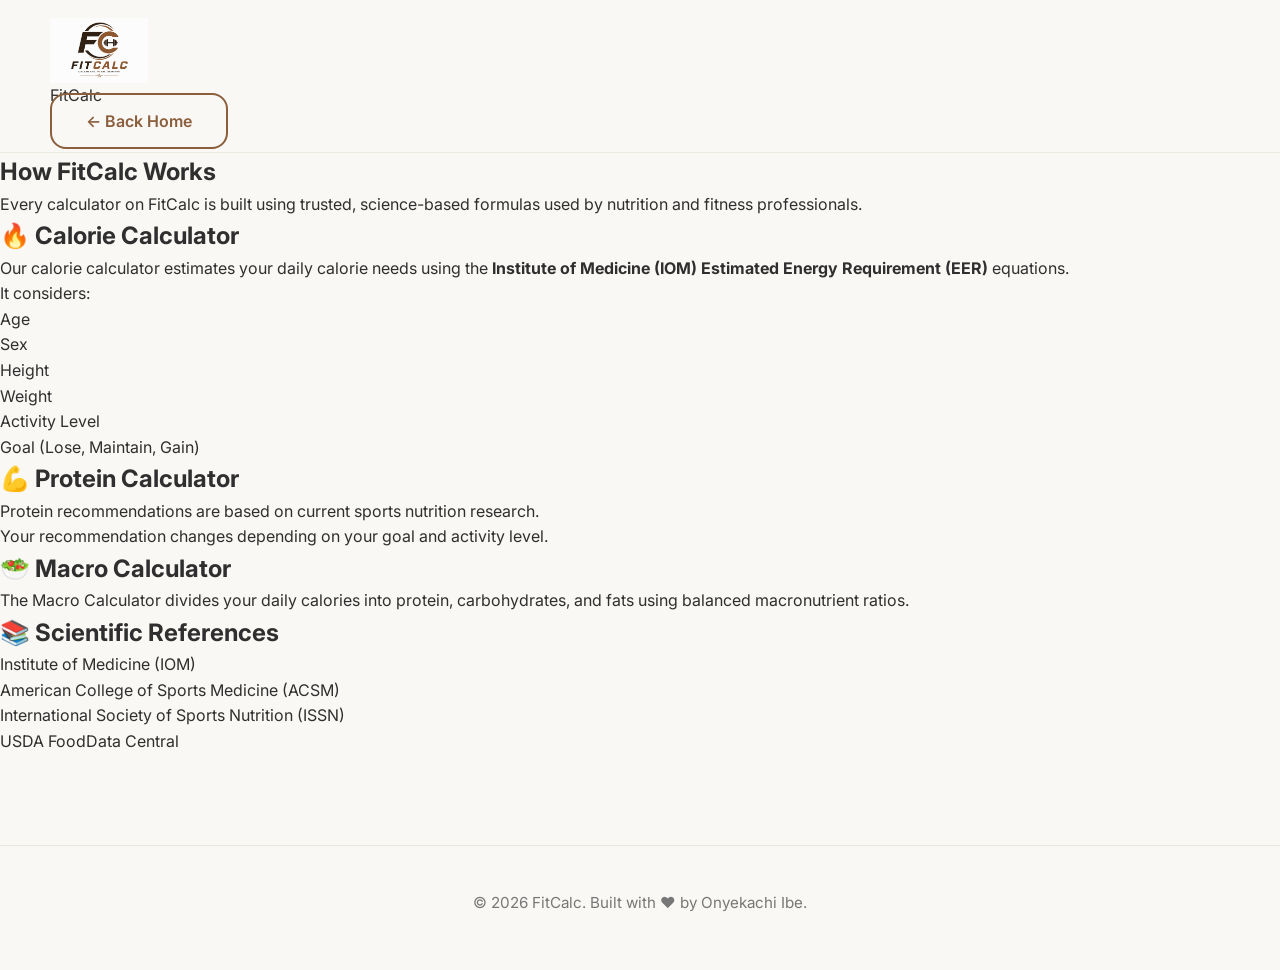
==== learn.html @ 38b98f7a "Add initial learn.html for FitCalc overview This HTML file provides an overview of how FitCalc works" ====
<!DOCTYPE html>
<html lang="en">

<head>

<meta charset="UTF-8">
<meta name="viewport" content="width=device-width, initial-scale=1.0">

<title>How FitCalc Works</title>

<link rel="stylesheet" href="style.css">

<link rel="preconnect" href="https://fonts.googleapis.com">

<link href="https://fonts.googleapis.com/css2?family=Inter:wght@400;500;600;700;800&family=Pacifico&display=swap" rel="stylesheet">

</head>

<body>

<nav>

<div class="nav-container">

<div class="logo">

<img src="logo.png" alt="FitCalc Logo">

<span>FitCalc</span>

</div>

<a href="index.html" class="secondary-btn">

← Back Home

</a>

</div>

</nav>

<section class="learn-hero">

<h1>How FitCalc Works</h1>

<p>

Every calculator on FitCalc is built using trusted,
science-based formulas used by nutrition and fitness professionals.

</p>

</section>

<section class="learn-container">

<div class="learn-card">

<h2>🔥 Calorie Calculator</h2>

<p>

Our calorie calculator estimates your daily calorie needs using the
<strong>Institute of Medicine (IOM) Estimated Energy Requirement (EER)</strong>
equations.

</p>

<p>

It considers:

</p>

<ul>

<li>Age</li>

<li>Sex</li>

<li>Height</li>

<li>Weight</li>

<li>Activity Level</li>

<li>Goal (Lose, Maintain, Gain)</li>

</ul>

</div>

<div class="learn-card">

<h2>💪 Protein Calculator</h2>

<p>

Protein recommendations are based on current sports nutrition research.

</p>

<p>

Your recommendation changes depending on your goal and activity level.

</p>

</div>

<div class="learn-card">

<h2>🥗 Macro Calculator</h2>

<p>

The Macro Calculator divides your daily calories into protein,
carbohydrates, and fats using balanced macronutrient ratios.

</p>

</div>

<div class="learn-card">

<h2>📚 Scientific References</h2>

<ul>

<li>Institute of Medicine (IOM)</li>

<li>American College of Sports Medicine (ACSM)</li>

<li>International Society of Sports Nutrition (ISSN)</li>

<li>USDA FoodData Central</li>

</ul>

</div>

</section>

<footer>

<p>© 2026 FitCalc. Built with ❤️ by Onyekachi Ibe.</p>

</footer>

</body>

</html>
---- style.css ----
/* ===================================================
   FITCALC V1
   Modern Minimal Theme
   Author: Onyekachi Ibe
=================================================== */

/* ---------- RESET ---------- */

*{
    margin:0;
    padding:0;
    box-sizing:border-box;
}

html{
    scroll-behavior:smooth;
}

body{

    font-family:'Inter',sans-serif;

    background:#FAF8F5;

    color:#2F2F2F;

    line-height:1.6;

    animation:fadeIn .4s ease;

}

::selection{

    background:#8B5E3C;

    color:white;

}

img{

    max-width:100%;

    display:block;

}

a{

    text-decoration:none;

    color:inherit;

}

.container{

    width:min(1150px,92%);

    margin:auto;

}

/* ---------- NAVBAR ---------- */

nav{

    width:100%;

    position:sticky;

    top:0;

    z-index:1000;

    background:rgba(250,248,245,.92);

    backdrop-filter:blur(10px);

    border-bottom:1px solid #ECE7DF;

}

nav{

    position:sticky;

    top:0;

    z-index:1000;

    background:rgba(250,248,245,.95);

    backdrop-filter:blur(10px);

    border-bottom:1px solid #ECE7DF;

    display:flex;

    justify-content:space-between;

    align-items:center;

    padding:18px 50px;

}
.version{
    color:#777;

    font-weight:600;

    font-size:1rem;

}


.logo img{

    height:65px;

    width:auto;

}

.nav-links{

    display:flex;

    gap:18px;

    align-items:center;

}

.nav-links a{

    color:#555;

    font-weight:600;

    transition:.25s;

}

.nav-links a:hover{

    color:#8B5E3C;

}

.nav-button{

    background:#8B5E3C;

    color:white;

    padding:12px 24px;

    border-radius:14px;

    font-weight:600;

    transition:.25s;

}

.nav-button:hover{

    background:#6F4A31;

    transform:translateY(-2px);

}

/* ---------- HERO ---------- */

.hero{

    width:min(1150px,92%);

    margin:30px auto;

    display:grid;

    grid-template-columns:1.3fr .9fr;

    gap:70px;

    align-items:center;

}

.badge{

    display:inline-block;

    padding:10px 18px;

    background:#F2E7DA;

    color:#8B5E3C;

    border-radius:999px;

    font-weight:600;

    margin-bottom:25px;

}

.hero h1{

    font-size:3.5rem;

    line-height:1.05;

    color:#3E2C23;

    margin-bottom:22px;

}

.hero h1 span{

    color:#8B5E3C;

}

.hero p{

    color:#666;

    font-size:1.08rem;

    max-width:650px;

    margin-bottom:35px;

}

.hero-buttons{

    display:flex;

    gap:18px;

    margin-bottom:45px;

}

.primary-btn{

    background:#8B5E3C;

    color:white;

    padding:16px 34px;

    border-radius:16px;

    font-weight:600;

    transition:.25s;

}

.primary-btn:hover{

    background:#6F4A31;

    transform:translateY(-3px);

}

.secondary-btn{

    border:2px solid #8B5E3C;

    color:#8B5E3C;

    padding:16px 34px;

    border-radius:16px;

    font-weight:600;

    transition:.25s;

}

.secondary-btn:hover{

    background:#F2E7DA;

}

.stats{

    display:flex;

    gap:45px;

}

.stats h2{

    color:#8B5E3C;

    font-size:2rem;

}

.stats p{

    color:#777;

}

.hero-image img{

    width:100%;

    max-height:650px;

    object-fit:cover;

    border-radius:28px;

    box-shadow:0 20px 45px rgba(0,0,0,.10);

}

/* ---------- BUTTONS ---------- */

button{

    width:100%;

    padding:16px;

    border:none;

    border-radius:14px;

    background:#8B5E3C;

    color:white;

    font-size:1rem;

    font-weight:600;

    cursor:pointer;

    transition:.25s;

}

button:hover{

    background:#6F4A31;

    transform:translateY(-2px);

}
/* ===================================================
   HOMEPAGE CARDS
=================================================== */

.calculator-grid{

    width:min(1150px,92%);

    margin:80px auto;

    display:grid;

    grid-template-columns:repeat(auto-fit,minmax(300px,1fr));

    gap:28px;

}

.card{

    background:#FFFFFF;

    border:1px solid #ECE7DF;

    border-radius:24px;

    padding:32px;

    transition:.25s ease;

    box-shadow:0 10px 25px rgba(0,0,0,.05);

}

.card:hover{

    transform:translateY(-6px);

    box-shadow:0 20px 45px rgba(0,0,0,.08);

    border-color:#D6C2AD;

}

.icon{

    width:68px;

    height:68px;

    background:#F2E7DA;

    border-radius:18px;

    display:flex;

    justify-content:center;

    align-items:center;

    margin-bottom:24px;

}

.icon svg{

    width:34px;

    height:34px;

    stroke:#8B5E3C;

    stroke-width:2;

    fill:none;

}

.card h2{

    color:#3E2C23;

    margin-bottom:14px;

    font-size:1.5rem;

}

.card p{

    color:#666;

    margin-bottom:28px;

}

.card a{

    display:inline-flex;

    align-items:center;

    justify-content:center;

    width:100%;

    padding:15px;

    background:#8B5E3C;

    color:white;

    border-radius:14px;

    font-weight:600;

    transition:.25s;

}

.card a:hover{

    background:#6F4A31;

    transform:translateY(-2px);

}
/* ===========================
   FEATURED CARD
=========================== */

.cards{

    max-width:1200px;

    margin:80px auto;

    padding:0 30px;

    display:grid;

    grid-template-columns:repeat(2,1fr);

    gap:30px;

}

.featured-card{

    grid-column:1 / 3;

    padding:45px;

}

/* ===================================================
   CALCULATOR PAGE
=================================================== */

.calculator-page{

    width:min(750px,92%);

    margin:70px auto;

}

.calculator-card{

    background:white;

    border:1px solid #ECE7DF;

    border-radius:28px;

   padding:20px 40px;

    box-shadow:0 15px 35px rgba(0,0,0,.06);

}

.calculator-card h1{

    text-align:center;

    color:#3E2C23;

    margin-bottom:12px;

    font-size:2.4rem;

}

.calculator-description{

    text-align:center;

    color:#777;

    margin-bottom:35px;

}

/* ===================================================
   FORMS
=================================================== */

.form-group{

    display:flex;

    flex-direction:column;

    margin-bottom:22px;

}

.form-group label{

    margin-bottom:8px;

    font-weight:600;

    color:#444;

}

.form-group input,

.form-group select{

    padding:15px;

    border:1px solid #D9D2C8;

    border-radius:14px;

    background:white;

    font-size:16px;

    transition:.2s;

}

.form-group input:focus,

.form-group select:focus{

    outline:none;

    border-color:#8B5E3C;

    box-shadow:0 0 0 4px rgba(139,94,60,.15);

}

.height-row{

    display:grid;

    grid-template-columns:1fr 1fr;

    gap:18px;

}

/* ===================================================
   RESULTS
=================================================== */

.result-card{

    display:none;

    margin-top:25px;

    padding:30px;

    border-radius:22px;

    background:#F8F5F1;

    border:1px solid #E7DDD1;

    text-align:center;

}

.result-card h2{

    color:#777;

    margin-bottom:10px;

    font-size:1rem;

    text-transform:uppercase;

    letter-spacing:1px;

}

.result-card h3{

    color:#8B5E3C;

    font-size:3rem;

    margin-bottom:10px;

}

.result-card p{

    color:#666;

    font-size:1rem;

}

.result-details{

    margin-top:25px;

    display:grid;

    gap:14px;

}

.result-row{

    display:flex;

    justify-content:space-between;

    align-items:center;

    padding:14px 18px;

    background:white;

    border-radius:14px;

    border:1px solid #ECE7DF;

}

/* ===================================================
   ERROR MESSAGE
=================================================== */

.error-message{

    display:none;

    margin-bottom:20px;

    padding:15px;

    border-radius:14px;

    background:#FDECEC;

    border:1px solid #F6B9B9;

    color:#B42318;

    font-weight:600;

}

/* ===================================================
   MACRO BUTTON
=================================================== */

#macroButton{

    display:block;

    width:100%;

    margin-top:22px;

    padding:16px;

    text-align:center;

    background:#8B5E3C;

    color:white;

    border-radius:14px;

    font-weight:600;

    transition:.25s;

}

#macroButton:hover{

    background:#6F4A31;

    transform:translateY(-2px);

}
/* ===================================================
   FOOTER
=================================================== */

footer{

    margin-top:90px;

    padding:45px 20px;

    text-align:center;

    border-top:1px solid #ECE7DF;

    background:#FAF8F5;

}

footer p{

    color:#777;

    font-size:.95rem;

    margin-bottom:10px;

}

.signature{

    font-family:"Pacifico",cursive;

    font-size:2rem;

    color:#8B5E3C;

    font-weight:400;

}

/* ===================================================
   SMALL UTILITIES
=================================================== */

.text-center{

    text-align:center;

}

.mt-1{

    margin-top:10px;

}

.mt-2{

    margin-top:20px;

}

.mt-3{

    margin-top:30px;

}

.mb-1{

    margin-bottom:10px;

}

.mb-2{

    margin-bottom:20px;

}

.mb-3{

    margin-bottom:30px;

}

/* ===================================================
   ANIMATIONS
=================================================== */

@keyframes fadeIn{

    from{

        opacity:0;

        transform:translateY(15px);

    }

    to{

        opacity:1;

        transform:translateY(0);

    }

}

.fade-in{

    animation:fadeIn .5s ease;

}

/* ===================================================
   MOBILE
=================================================== */

@media (max-width:900px){

    .hero{

        grid-template-columns:1fr;

        gap:40px;

        text-align:center;

    }

    .hero h1{

        font-size:3rem;

    }

    .hero p{

        margin-left:auto;

        margin-right:auto;

    }

    .hero-buttons{

        justify-content:center;

        flex-wrap:wrap;

    }

    .stats{

        justify-content:center;

        flex-wrap:wrap;

        gap:30px;

    }

    .calculator-grid{

        grid-template-columns:1fr;

    }

    .nav-container{

        flex-direction:column;

        gap:18px;

        padding:18px 0;

    }

    .nav-links{

        flex-wrap:wrap;

        justify-content:center;

    }

}

@media (max-width:600px){

    .hero h1{

        font-size:2.4rem;

    }

    .calculator-card{

        padding:24px;

    }

    .height-row{

        grid-template-columns:1fr;

    }

    button{

        font-size:.95rem;

    }

    .result-card h3{

        font-size:2.2rem;

    }

    .logo{

        font-size:1.3rem;

    }

    .logo-icon{

        width:40px;

        height:40px;

    }

}
.version{

    font-weight:600;

    color:#777;

    font-size:1rem;

}
.version{

    font-weight:600;

    color:#777;

    font-size:1rem;

}
/* ===================================================
   END OF FITCALC V1 CSS
=================================================== */
/* ===========================
   NAVIGATION
=========================== */

.brand{

    font-size:1.8rem;

    font-weight:800;

    color:#3E2C23;

    letter-spacing:-0.5px;

}

.nav-links{

    display:flex;

    align-items:center;

    gap:30px;

}

.nav-links a{

    color:#555;

    font-weight:600;

    transition:.25s;

}

.nav-links a:hover{

    color:#8B5E3C;

}

.version{

    background:#F2E7DA;

    color:#8B5E3C;

    padding:8px 14px;

    border-radius:999px;

    font-weight:700;

    font-size:.9rem;

}
/* ===========================
   HERO LOGO
=========================== */

/* ===========================
   HERO HEADING
=========================== */

.hero-heading{

    margin:20px 0;

}


.hero-heading h1{

    font-size:4.2rem;

    line-height:1;

    margin:0;

}
/* ===========================
   FEATURED CARD
=========================== */

.featured-header{

    display:flex;

    justify-content:space-between;

    align-items:center;

    margin-bottom:20px;

}

.popular-badge{

    background:#F4E9DA;

    color:#8B5E3C;

    padding:10px 18px;

    border-radius:999px;

    font-size:.9rem;

    font-weight:700;

}
/* ===========================
   CALCULATOR PREVIEW
=========================== */

.calculator-preview{

    background:white;

    border-radius:28px;

    padding:25px;

    box-shadow:0 25px 60px rgba(0,0,0,.12);

    border:1px solid #E8DED2;

    max-width:380px;

    margin:auto;

}

.preview-top{

    font-size:1.1rem;

    font-weight:700;

    color:#8B5E3C;

    margin-bottom:18px;

}


.preview-result{

    text-align:center;

    margin-bottom:20px;

}

.preview-result small{

    color:#777;

}

.preview-result h2{

    font-size:2rem;

    color:#8B5E3C;

    margin-top:8px;

}

.macro-grid{

    display:grid;

    grid-template-columns:repeat(3,1fr);

    text-align:center;

    gap:20px;

}

.macro-grid small{

    display:block;

    color:#777;

    margin-bottom:6px;

}

.macro-grid strong{

    color:#3E2C23;

    font-size:1.1rem;

}
.preview-footer{

    margin-top:25px;

    text-align:center;

    color:#777;

    font-size:.9rem;

    font-weight:600;

}

.macro-grid{

    margin-top:25px;

}





/* ===========================
   ABOUT SECTION
=========================== */

.about{

    padding:100px 0;

    background:#F7F3EE;

}

.about-container{

    width:min(900px,90%);

    margin:auto;

    background:#FFFFFF;

    padding:60px;

    border-radius:30px;

    box-shadow:0 20px 60px rgba(0,0,0,.08);

    text-align:center;

}

.about h2{

    font-size:2.8rem;

    color:#3E2C23;

    margin-bottom:25px;

}

.about p{

    color:#666;

    font-size:1.1rem;

    line-height:1.9;

    margin-bottom:25px;

}

.about strong{

    color:#8B5E3C;

}

@media(max-width:768px){

.about-container{

    padding:35px;

}

.about h2{

    font-size:2.2rem;

}

}
/* ABOUT PAGE */

.about-page{

padding:120px 0;

}

.about-card{

width:min(850px,90%);

margin:auto;

background:white;

padding:60px;

border-radius:30px;

box-shadow:0 20px 60px rgba(0,0,0,.08);

}

.about-card h1{

font-size:3rem;

color:#3E2C23;

margin-bottom:30px;

}

.about-card p{

font-size:1.15rem;

line-height:2;

margin-bottom:25px;

color:#666;

}
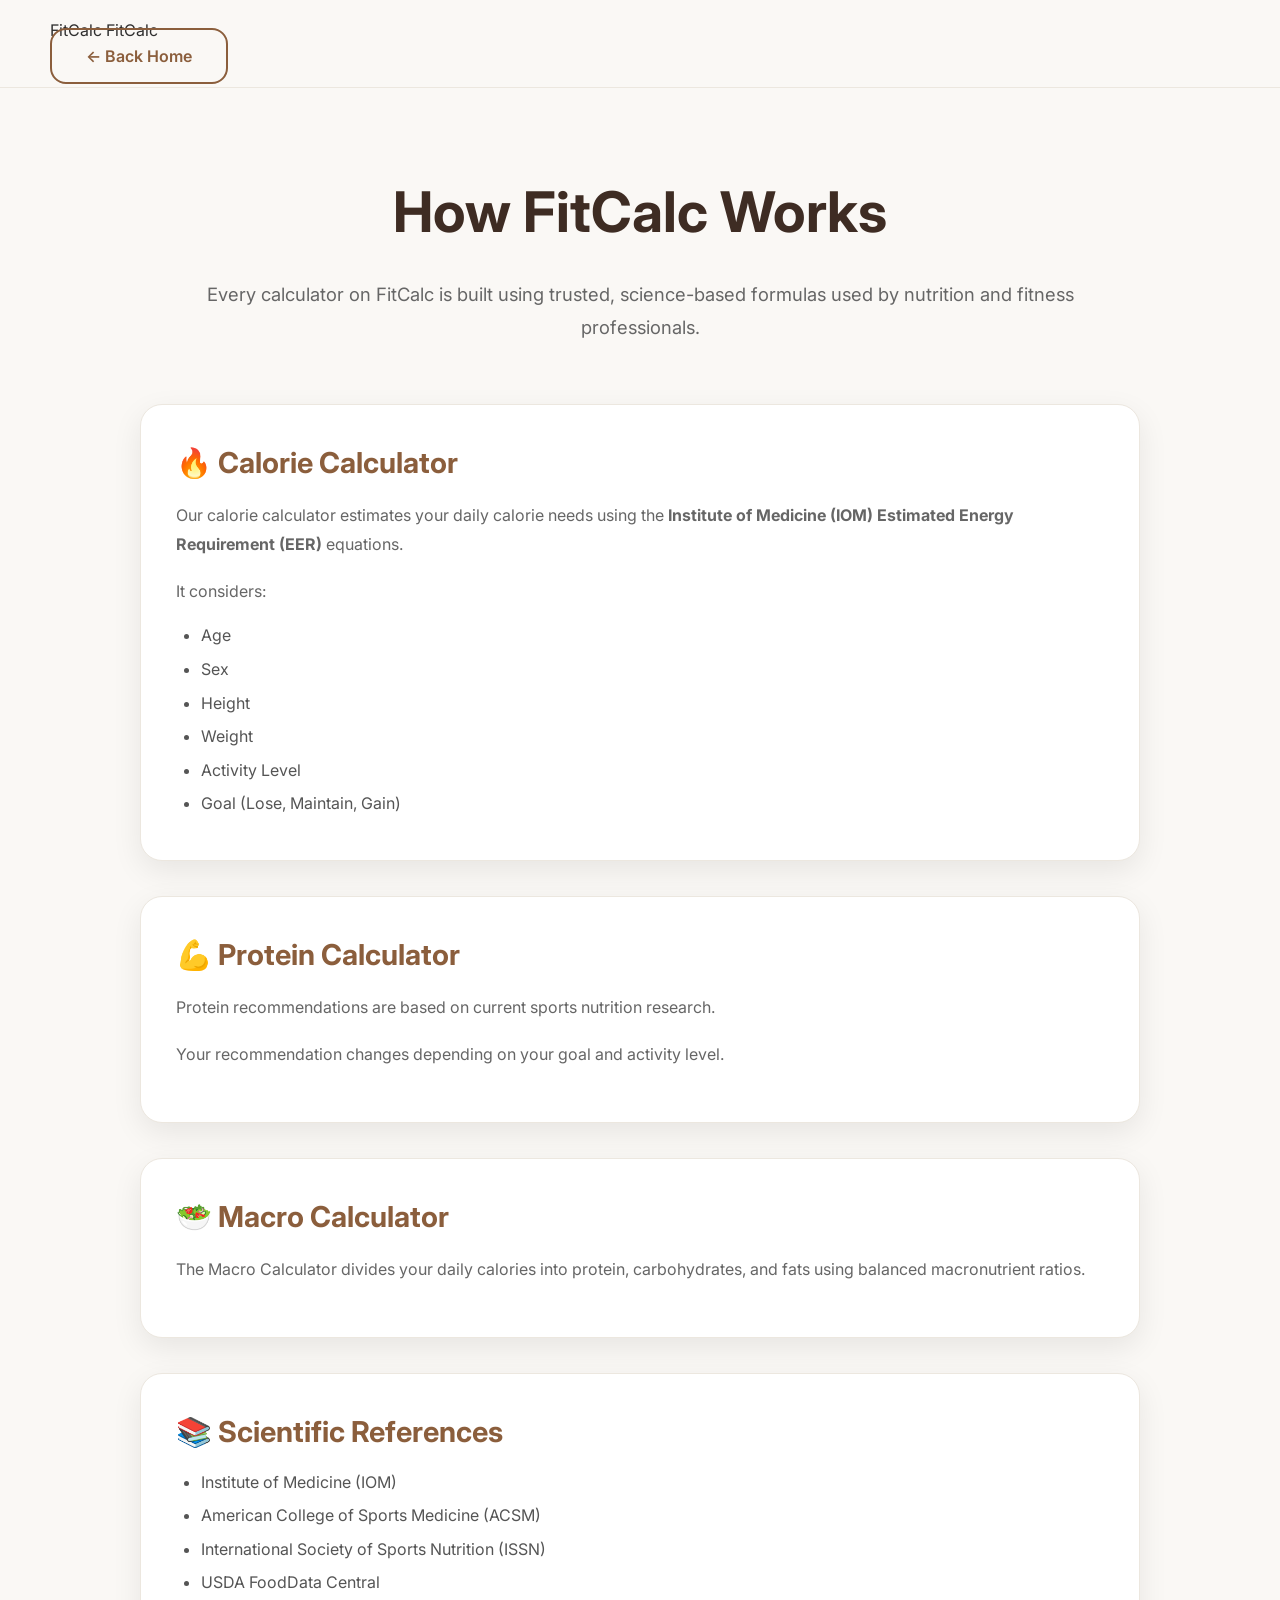
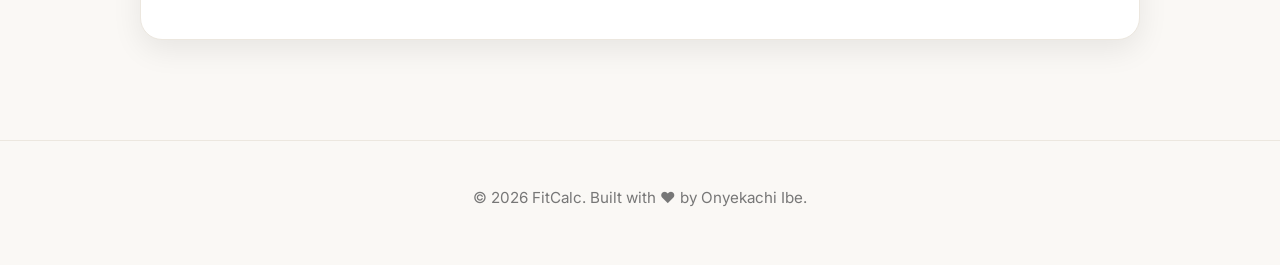
==== commit 0e85fb15: "Replace logo image with logo text link" ====
--- a/learn.html
+++ b/learn.html
@@ -24,7 +24,7 @@
 
 <div class="logo">
 
-<img src="logo.png" alt="FitCalc Logo">
+<a href="index.html" class="logo-text">FitCalc</a>
 
 <span>FitCalc</span>
 
--- a/style.css
+++ b/style.css
@@ -1372,3 +1372,199 @@
 color:#666;
 
 }
+/* ===========================
+   LEARN PAGE
+=========================== */
+
+.learn-hero{
+
+    width:min(900px,90%);
+
+    margin:80px auto 50px;
+
+    text-align:center;
+
+}
+
+.learn-hero h1{
+
+    font-size:3.5rem;
+
+    color:#3E2C23;
+
+    margin-bottom:20px;
+
+}
+
+.learn-hero p{
+
+    font-size:1.15rem;
+
+    color:#666;
+
+    line-height:1.8;
+
+}
+
+.learn-container{
+
+    width:min(1000px,90%);
+
+    margin:60px auto 100px;
+
+    display:grid;
+
+    gap:35px;
+
+}
+
+.learn-card{
+
+    background:#FFFFFF;
+
+    padding:40px;
+
+    border-radius:25px;
+
+    border:1px solid #ECE7DF;
+
+    box-shadow:0 15px 40px rgba(0,0,0,.06);
+
+    transition:.3s;
+
+}
+
+.learn-card:hover{
+
+    transform:translateY(-5px);
+
+    box-shadow:0 25px 50px rgba(0,0,0,.08);
+
+}
+
+.learn-card h2{
+
+    color:#3E2C23;
+
+    margin-bottom:20px;
+
+    font-size:2rem;
+
+}
+
+.learn-card p{
+
+    color:#666;
+
+    line-height:1.8;
+
+    margin-bottom:18px;
+
+}
+
+.learn-card ul{
+
+    padding-left:25px;
+
+}
+
+.learn-card li{
+
+    margin-bottom:10px;
+
+    color:#555;
+
+}
+
+@media(max-width:768px){
+
+.learn-hero h1{
+
+    font-size:2.6rem;
+
+}
+
+.learn-card{
+
+    padding:30px;
+
+}
+
+}
+/* ---------- Learn Page ---------- */
+
+.learn-page{
+    width:min(1100px,92%);
+    margin:60px auto;
+}
+
+.learn-header{
+    text-align:center;
+    margin-bottom:60px;
+}
+
+.learn-header h1{
+    font-size:3rem;
+    color:#3E2C23;
+    margin-bottom:15px;
+}
+
+.learn-header p{
+    font-size:1.1rem;
+    color:#666;
+    max-width:700px;
+    margin:auto;
+}
+
+.learn-grid{
+    display:grid;
+    gap:30px;
+}
+
+.learn-card{
+    background:white;
+    border-radius:22px;
+    padding:35px;
+    box-shadow:0 10px 30px rgba(0,0,0,.08);
+    border:1px solid #ECE7DF;
+}
+
+.learn-card h2{
+    color:#8B5E3C;
+    margin-bottom:15px;
+    font-size:1.8rem;
+}
+
+.learn-card ul{
+    padding-left:25px;
+    margin-top:15px;
+}
+
+.learn-card li{
+    margin:8px 0;
+}
+
+.reference-box{
+    background:#F8F5F1;
+    border-left:5px solid #8B5E3C;
+    padding:20px;
+    border-radius:12px;
+    margin-top:20px;
+}
+
+.back-home{
+    display:inline-block;
+    margin-bottom:40px;
+    padding:14px 22px;
+    border:2px solid #8B5E3C;
+    border-radius:14px;
+    text-decoration:none;
+    color:#8B5E3C;
+    font-weight:700;
+    transition:.25s;
+}
+
+.back-home:hover{
+    background:#8B5E3C;
+    color:white;
+}
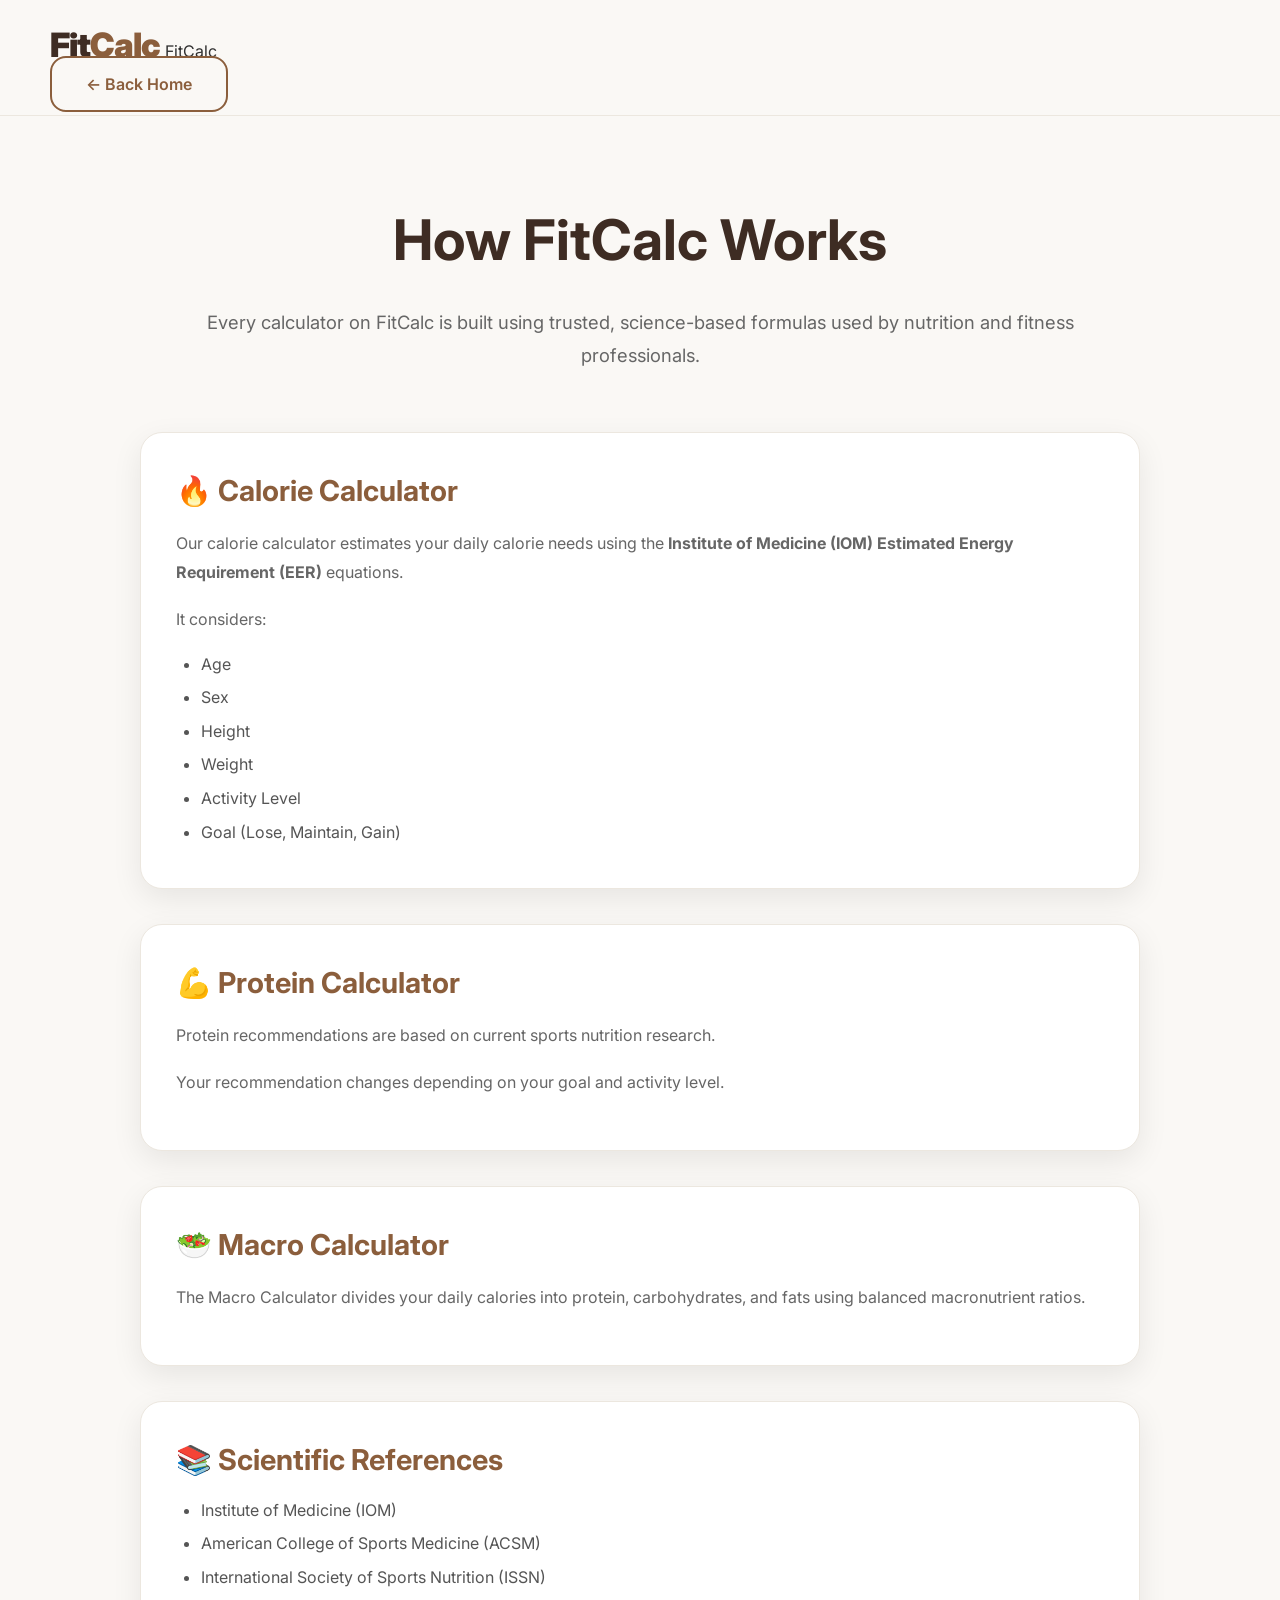
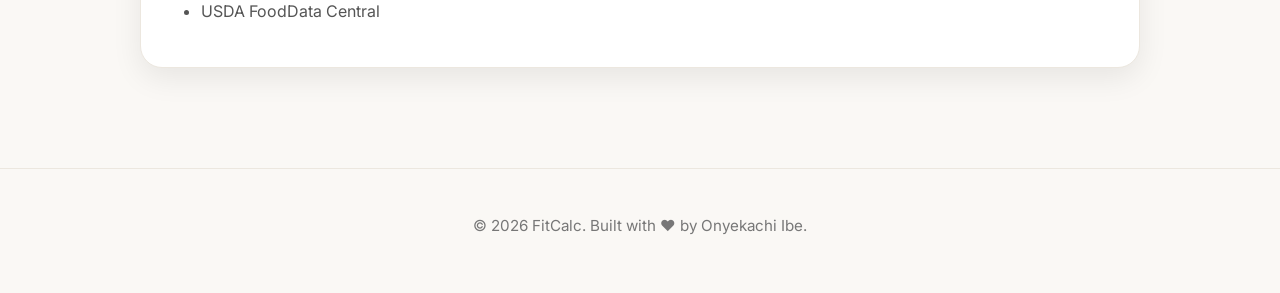
==== commit a6eb03a0: "Update logo link structure in learn.html" ====
--- a/learn.html
+++ b/learn.html
@@ -24,7 +24,9 @@
 
 <div class="logo">
 
-<a href="index.html" class="logo-text">FitCalc</a>
+<a href="index.html" class="logo-text">
+    Fit<span>Calc</span>
+</a>
 
 <span>FitCalc</span>
 
--- a/style.css
+++ b/style.css
@@ -1568,3 +1568,19 @@
     background:#8B5E3C;
     color:white;
 }
+.logo-text{
+    font-size:2.1rem;
+    font-weight:900;
+    color:#3E2C23;
+    text-decoration:none;
+    letter-spacing:-1px;
+    transition:.2s;
+}
+
+.logo-text span{
+    color:#8B5E3C;
+}
+
+.logo-text:hover{
+    opacity:.85;
+}
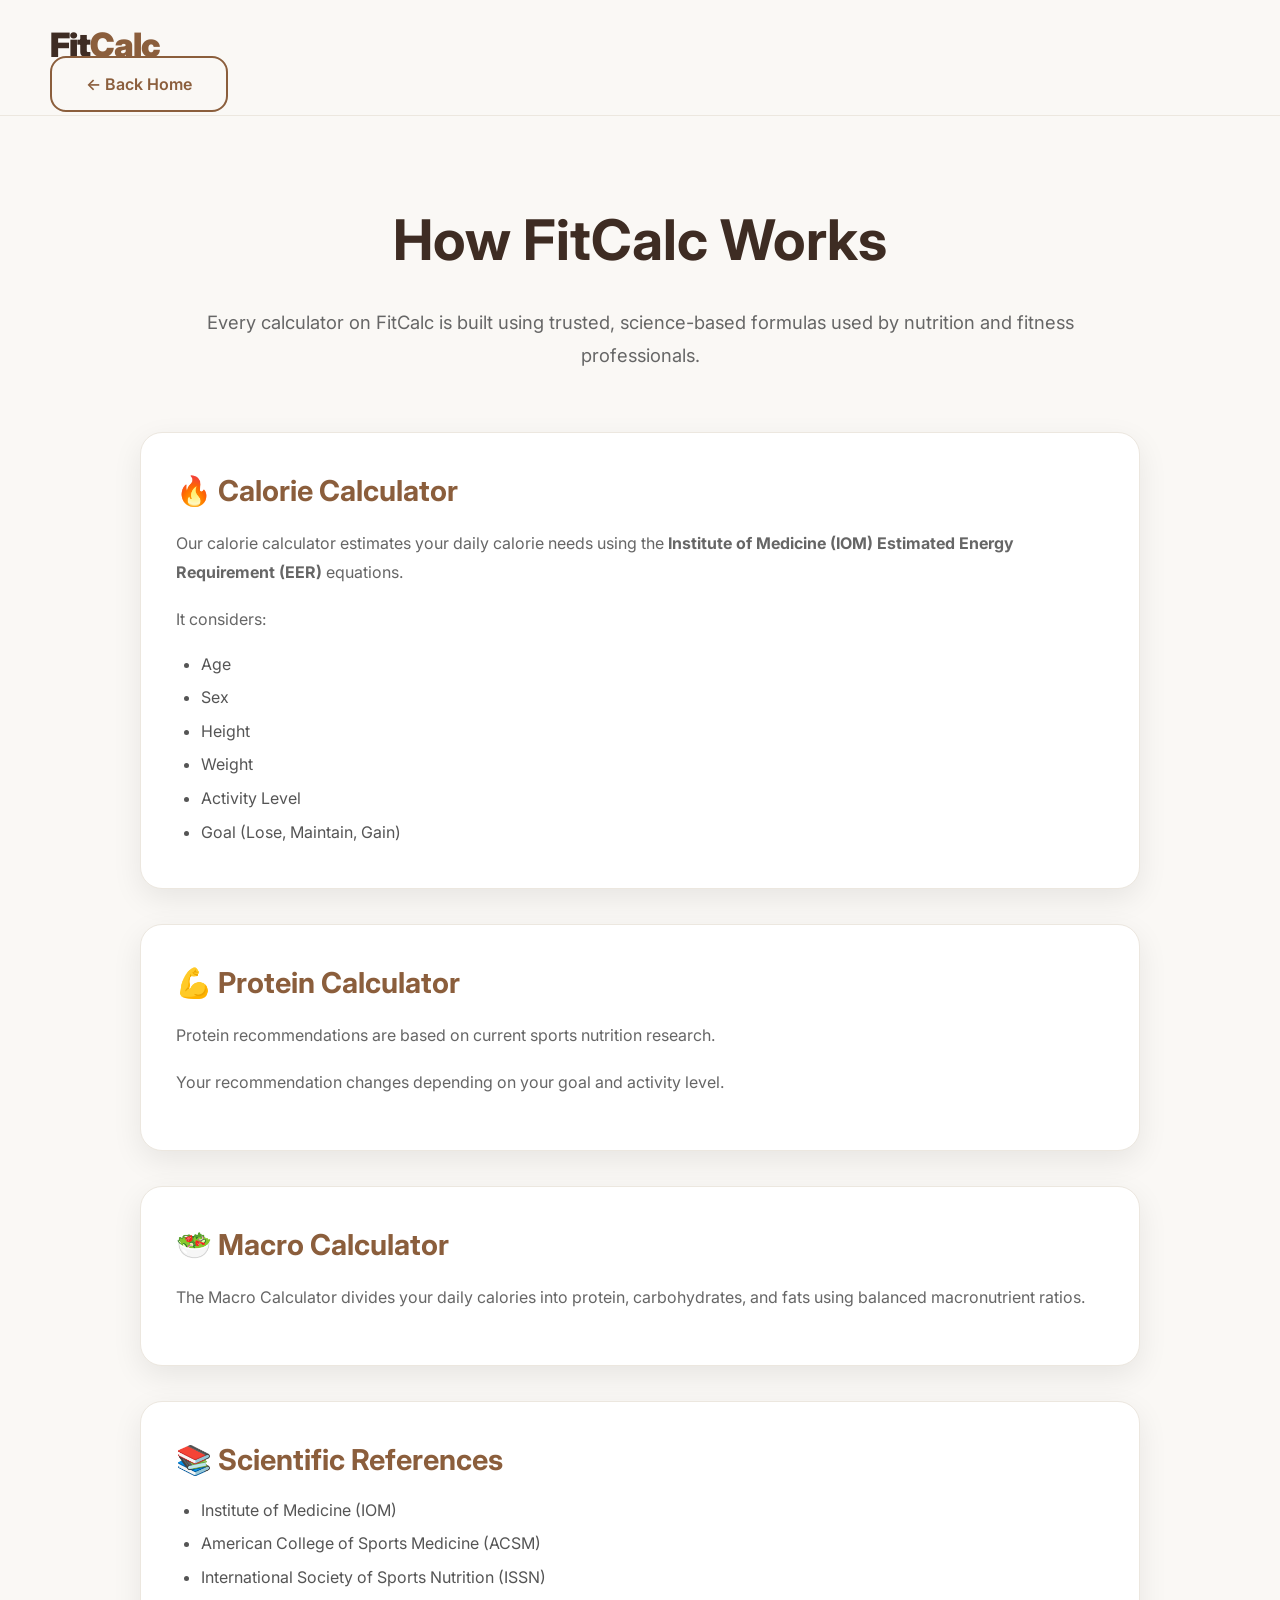
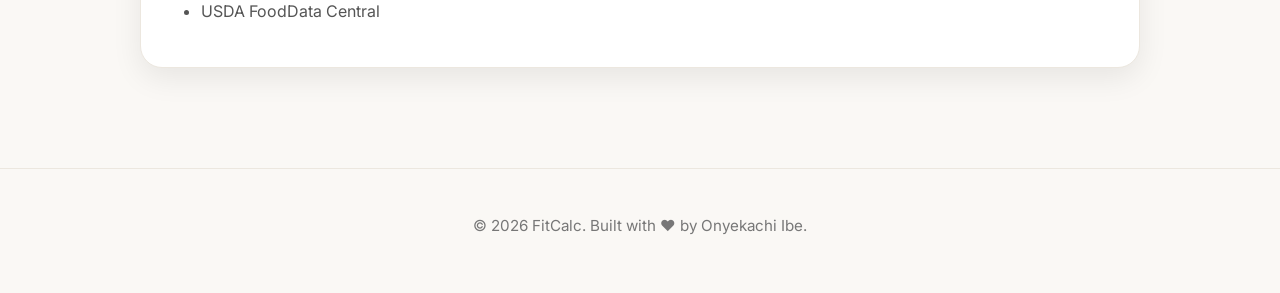
==== commit 834d617c: "Update learn.html" ====
--- a/learn.html
+++ b/learn.html
@@ -27,8 +27,6 @@
 <a href="index.html" class="logo-text">
     Fit<span>Calc</span>
 </a>
-
-<span>FitCalc</span>
 
 </div>
 
